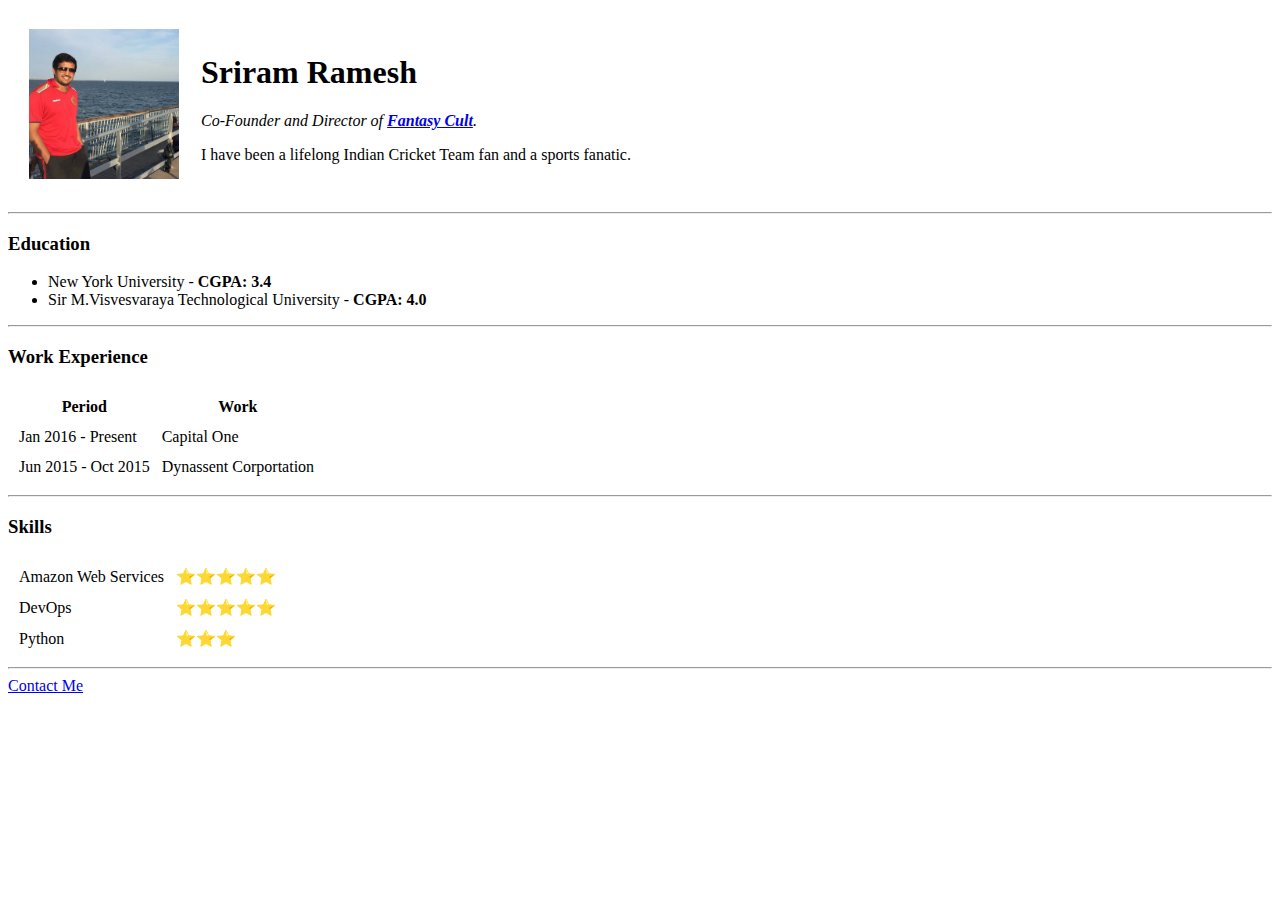
==== index.html @ 04247ade "Initial commit" ====
<!DOCTYPE html>
<html lang="en" dir="ltr">

<head>
  <meta charset="utf-8">
  <title>Sriram's Personal site</title>
</head>

<body>
  <table cellspacing="20">
    <tr>
      <td><img src="sriram.jpg" alt="Sriram Profile picture" height="150" width="150" /></td>
      <td>
        <h1> Sriram Ramesh </h1>
        <p><em>Co-Founder and Director of <a href="https://fantasycult.com"><strong>Fantasy Cult</strong></a>.</em></p>
        <p>I have been a lifelong Indian Cricket Team fan and a sports fanatic. </p>
      </td>
    </tr>
  </table>
  <hr>
  <h3>Education</h3>
  <ul>
    <li>New York University - <strong>CGPA: 3.4</strong></li>
    <li>Sir M.Visvesvaraya Technological University - <strong>CGPA: 4.0</strong></li>
  </ul>
  <hr>
  <h3>Work Experience</h3>
  <table cellspacing="10">
    <thead>
      <tr>
        <th>Period</th>
        <th>Work</th>
      </tr>
    </thead>
    <tbody>
      <tr>
        <td>Jan 2016 - Present</td>
        <td>Capital One</td>
      </tr>
      <tr>
        <td>Jun  2015 - Oct 2015</td>
        <td>Dynassent Corportation</td>
      </tr>
    </tbody>
    <tfoot>

    </tfoot>
  </table>
  <hr>
  <h3>Skills</h3>
  <table cellspacing="10">
    <tr>
      <td>Amazon Web Services</td>
      <td>⭐⭐⭐⭐⭐</td>
    </tr>
    <tr>
      <td>DevOps</td>
      <td>⭐⭐⭐⭐⭐</td>
    </tr>
    <tr>
      <td>Python</td>
      <td>⭐⭐⭐</td>
    </tr>
  </table>
  <hr>
  <a href="contact.html"> Contact Me</a>
</body>

</html>
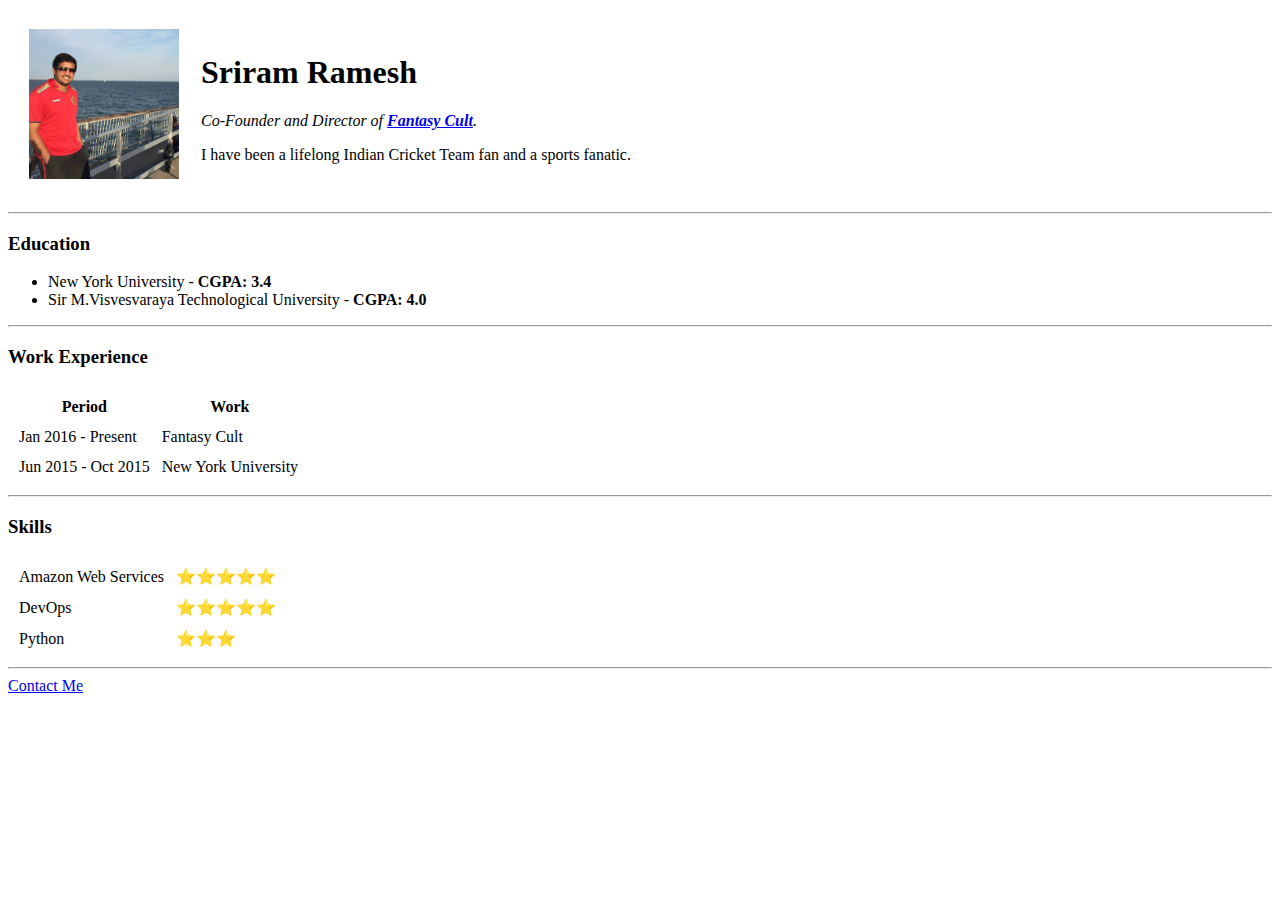
==== commit de712d01: "Experience changes" ====
--- a/index.html
+++ b/index.html
@@ -35,11 +35,11 @@
     <tbody>
       <tr>
         <td>Jan 2016 - Present</td>
-        <td>Capital One</td>
+        <td>Fantasy Cult</td>
       </tr>
       <tr>
         <td>Jun  2015 - Oct 2015</td>
-        <td>Dynassent Corportation</td>
+        <td>New York University</td>
       </tr>
     </tbody>
     <tfoot>
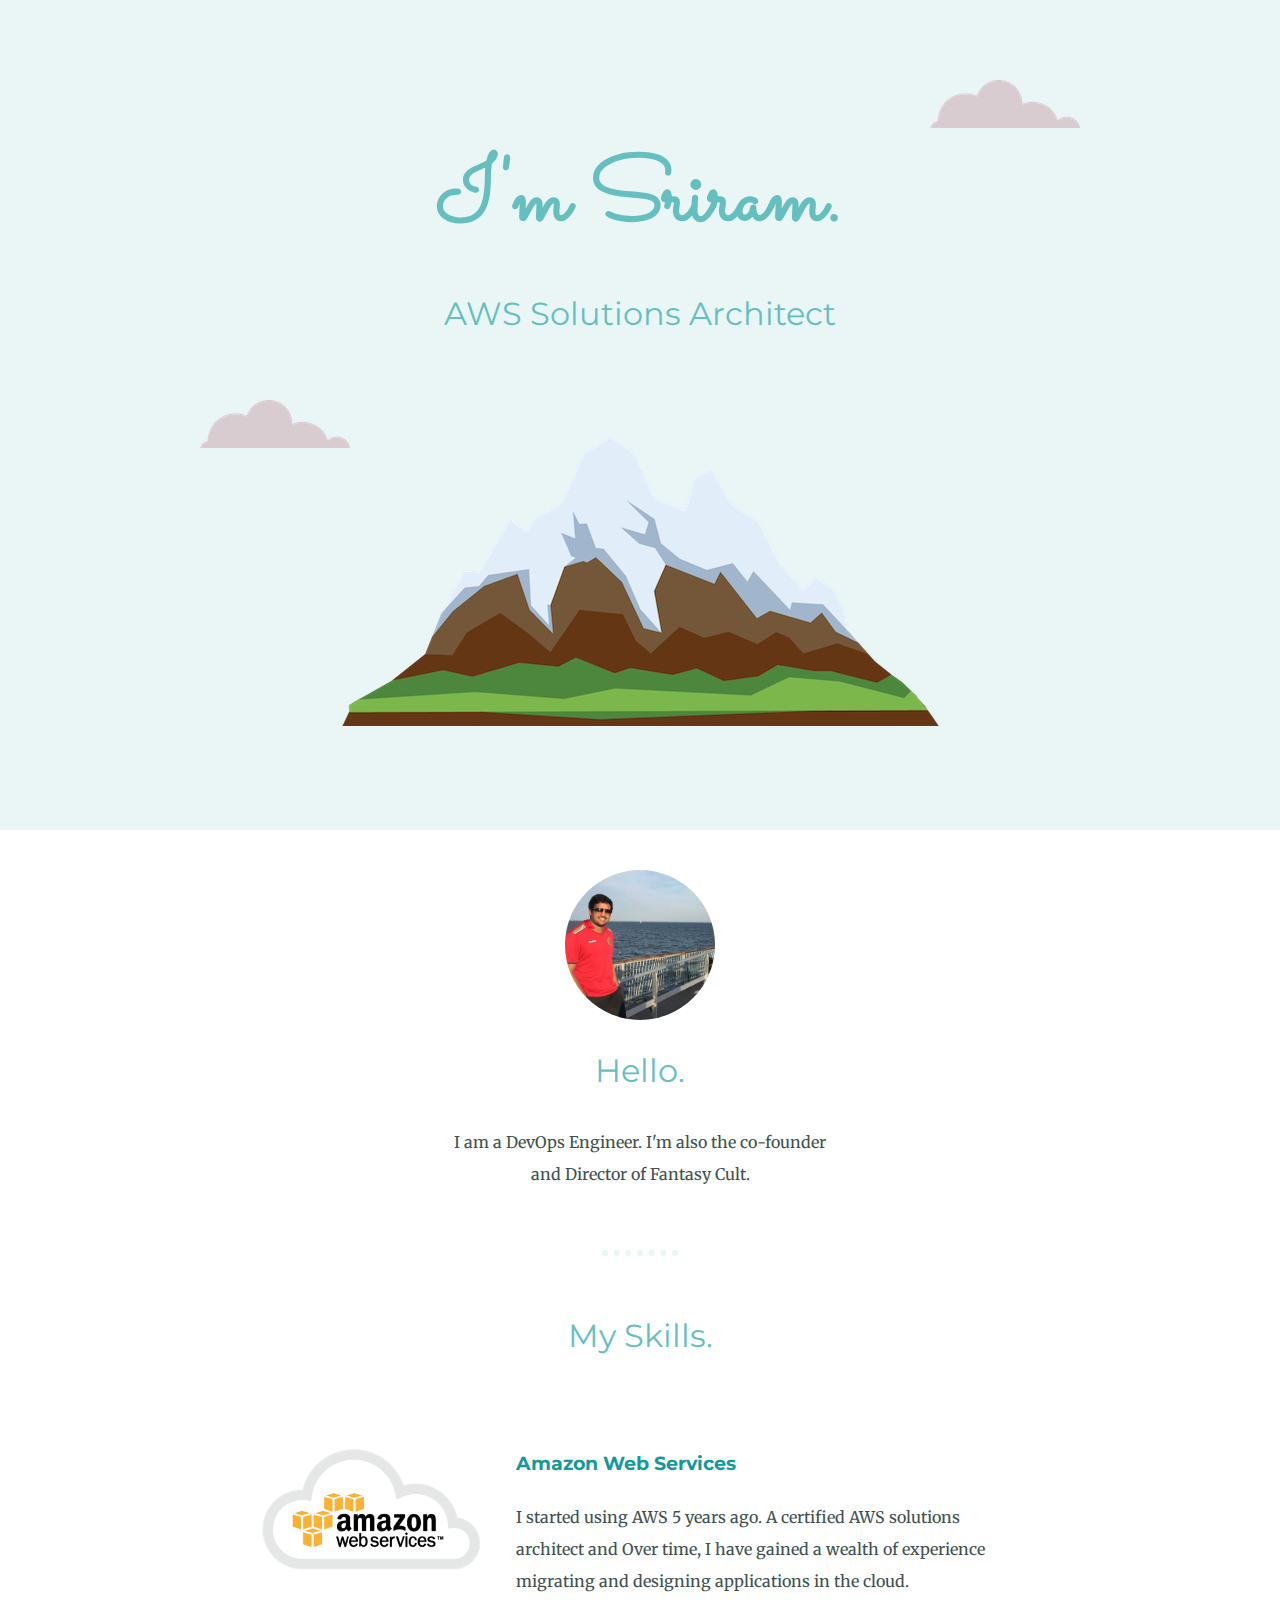
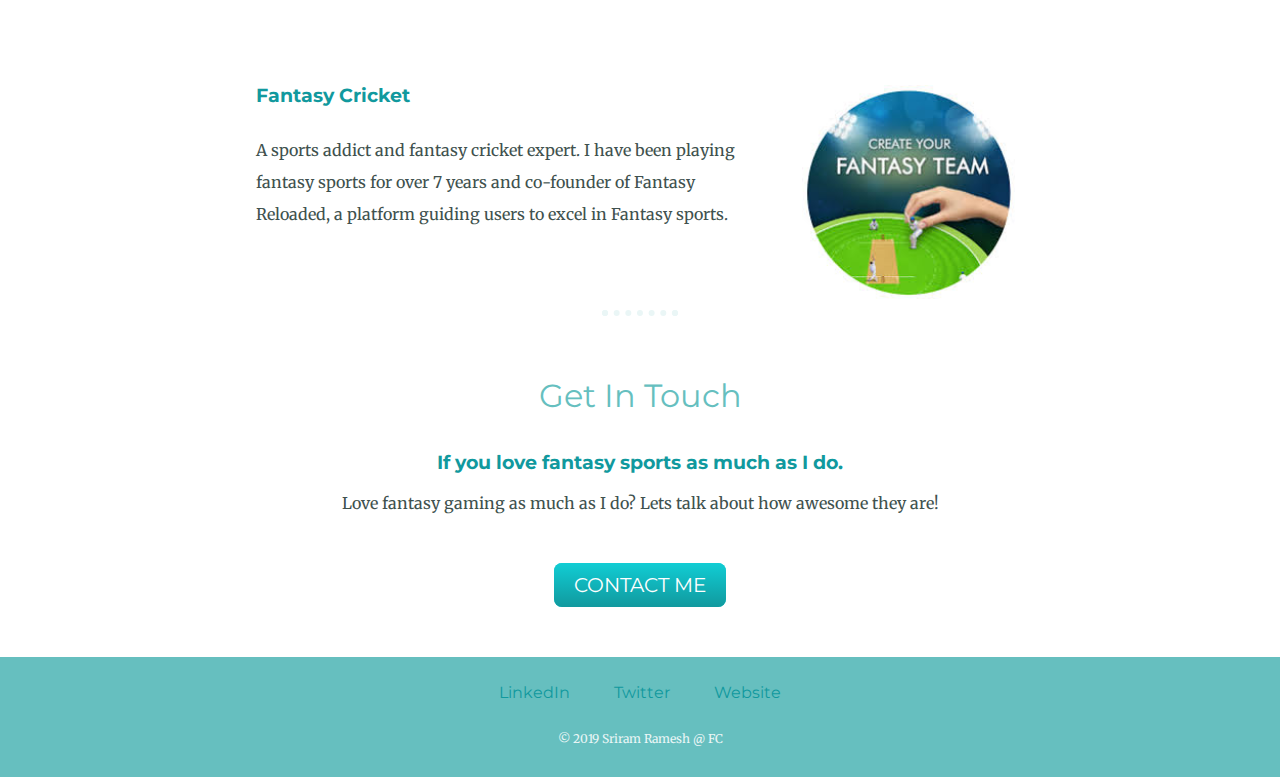
==== commit 26d4e756: "Css-Html CV" ====
--- a/index.html
+++ b/index.html
@@ -1,69 +1,57 @@
 <!DOCTYPE html>
 <html lang="en" dir="ltr">
+  <head>
+    <meta charset="utf-8">
+    <title>Sriram Ramesh</title>
+    <link rel="stylesheet" href="css/styles.css">
+    <link rel="icon" href="favicon.ico">
+    <link href="https://fonts.googleapis.com/css?family=Merriweather|Montserrat|Sacramento&display=swap" rel="stylesheet">
+    <div class="top-container">
+      <img src="images/cloud.png" class="top-cloud" alt="cloud-img">
+      <h1>I'm Sriram.</h1>
+      <h2>AWS Solutions Architect</h2>
+      <img src="images/cloud.png" class="bottom-cloud" alt="cloud-img">
+      <img src="images/mountain.png" class="mountain" alt="mountain-img">
+    </div>
+    <div class="middle-container">
+      <div class="profile">
+        <img class="profile-pic" src="images/sriram.jpg" alt="profile-pic">
+        <h2>Hello.</h2>
+        <p class="profile-desc">I am a DevOps Engineer. I'm also the co-founder and Director of Fantasy Cult.</p>
+      </div>
+      <hr>
+      <div class="skills">
+        <h2>My Skills.</h2>
+        <div class="skill-row">
+          <img class="aws-skill" src="images/aws.png" alt="aws-cloud">
+          <h3>Amazon Web Services</h3>
+          <p>I started using AWS 5 years ago. A certified AWS solutions architect and Over time, I have gained a wealth of experience migrating and designing applications in the cloud.</p>
+        </div>
+        <div class="skill-row">
+          <img class="fantasy-sports" src="images/fantasy-cricket.jpeg" alt="fantasy-cricket">
+          <h3>Fantasy Cricket</h3>
+          <p>A sports addict and fantasy cricket expert. I have been playing fantasy sports for over 7 years and co-founder of Fantasy Reloaded, a platform guiding users to excel in Fantasy sports.</p>
+        </div>
+      </div>
+      <hr>
+      <div class="contact-me">
+        <h2>Get In Touch</h2>
+        <h3>If you love fantasy sports as much as I do.</h3>
+        <p class="contact">Love fantasy gaming as much as I do? Lets talk about how awesome they are!</p>
+        <a class="btn" href="mailto:sriram.rcb@gmail.com">CONTACT ME</a>
+      </div>
+    </div>
 
-<head>
-  <meta charset="utf-8">
-  <title>Sriram's Personal site</title>
-</head>
 
-<body>
-  <table cellspacing="20">
-    <tr>
-      <td><img src="sriram.jpg" alt="Sriram Profile picture" height="150" width="150" /></td>
-      <td>
-        <h1> Sriram Ramesh </h1>
-        <p><em>Co-Founder and Director of <a href="https://fantasycult.com"><strong>Fantasy Cult</strong></a>.</em></p>
-        <p>I have been a lifelong Indian Cricket Team fan and a sports fanatic. </p>
-      </td>
-    </tr>
-  </table>
-  <hr>
-  <h3>Education</h3>
-  <ul>
-    <li>New York University - <strong>CGPA: 3.4</strong></li>
-    <li>Sir M.Visvesvaraya Technological University - <strong>CGPA: 4.0</strong></li>
-  </ul>
-  <hr>
-  <h3>Work Experience</h3>
-  <table cellspacing="10">
-    <thead>
-      <tr>
-        <th>Period</th>
-        <th>Work</th>
-      </tr>
-    </thead>
-    <tbody>
-      <tr>
-        <td>Jan 2016 - Present</td>
-        <td>Fantasy Cult</td>
-      </tr>
-      <tr>
-        <td>Jun  2015 - Oct 2015</td>
-        <td>New York University</td>
-      </tr>
-    </tbody>
-    <tfoot>
+    <div class="bottom-container">
+      <a class="footer-link" href="https://www.linkedin.com/in/sriram-ramesh-48052782">LinkedIn</a>
+      <a class="footer-link" href="https://twitter.com/Sriram_rramesh">Twitter</a>
+      <a class="footer-link" href="https://www.fantasycult.com/">Website</a>
+      <p class="copyright">© 2019 Sriram Ramesh @ FC</p>
+    </div>
 
-    </tfoot>
-  </table>
-  <hr>
-  <h3>Skills</h3>
-  <table cellspacing="10">
-    <tr>
-      <td>Amazon Web Services</td>
-      <td>⭐⭐⭐⭐⭐</td>
-    </tr>
-    <tr>
-      <td>DevOps</td>
-      <td>⭐⭐⭐⭐⭐</td>
-    </tr>
-    <tr>
-      <td>Python</td>
-      <td>⭐⭐⭐</td>
-    </tr>
-  </table>
-  <hr>
-  <a href="contact.html"> Contact Me</a>
-</body>
+  </head>
+  <body>
 
+  </body>
 </html>
--- a/css/styles.css
+++ b/css/styles.css
@@ -0,0 +1,150 @@
+body {
+  margin: 0;
+  color: #40514E;
+  text-align: center;
+  font-family: 'Merriweather', sans-serif
+}
+
+h1 {
+  margin: 35px auto 0 auto;
+  font-family: 'Sacramento', cursive;
+  font-size: 5.625rem;
+  color: #66BFBF;
+}
+
+h2 {
+  font-family: 'Montserrat', serif;
+  font-size: 2rem;
+  color: #66BFBF;
+  font-weight: normal;
+  padding-bottom: 10px;
+}
+
+h3 {
+  font-family: 'Montserrat', serif;
+  color: #11999E;
+}
+
+hr {
+  border: dotted #EAF6F6 6px;
+  border-bottom: none;
+  width: 5%;
+  margin: 60px auto;
+}
+
+.top-container {
+  background-color: #EAF6F6;
+  position: relative;
+  padding: 100px;
+}
+
+.middle-container {
+
+}
+
+.profile-pic {
+  margin-top: 40px;
+  height: 150px;
+  width: 150px;
+  border-radius: 50%;
+}
+
+.profile-desc {
+  width: 30%;
+  line-height: 2;
+  margin: auto;
+}
+
+.bottom-container {
+  background-color: #66BFBF;
+  height: 100px;
+  padding-top: 20px;
+}
+
+.bottom-cloud {
+  position: absolute;
+  left: 200px;
+  top: 400px;
+}
+
+.top-cloud {
+  position: absolute;
+  right: 200px;
+  top: 80px;
+
+}
+
+
+
+.footer-link {
+  padding-top: 10px;
+  color: #11999E;
+  font-family: 'Montserrat',sans-serif;
+  margin: 10px 20px;
+  text-decoration: none;
+  line-height: 2;
+}
+
+.footer-link:hover {
+  color: #EAF6F6;
+}
+.skill-row {
+  width: 60%;
+  margin: 80px auto;
+  text-align: left;
+  line-height: 2;
+}
+
+.aws-skill {
+  width: 30%;
+  float: left;
+  margin-right: 30px;
+
+}
+
+.fantasy-sports {
+  width: 30%;
+  float: right;
+  margin-left: 30px;
+}
+
+.copyright {
+  color: #EAF6F6;
+  font-size: 12px;
+  padding: 10px 0px;
+}
+
+.contact-me {
+  margin-bottom: 60px;
+}
+
+.btn {
+  background: #11cdd4;
+  background-image: -webkit-linear-gradient(top, #11cdd4, #11999e);
+  background-image: -moz-linear-gradient(top, #11cdd4, #11999e);
+  background-image: -ms-linear-gradient(top, #11cdd4, #11999e);
+  background-image: -o-linear-gradient(top, #11cdd4, #11999e);
+  background-image: linear-gradient(to bottom, #11cdd4, #11999e);
+  -webkit-border-radius: 8;
+  -moz-border-radius: 8;
+  border-radius: 8px;
+  font-family: 'Montserrat';
+  color: #ffffff;
+  font-size: 20px;
+  padding: 10px 20px 10px 20px;
+  text-decoration: none;
+}
+
+.btn:hover {
+  background: #30e3cb;
+  background-image: -webkit-linear-gradient(top, #30e3cb, #3bc4ad);
+  background-image: -moz-linear-gradient(top, #30e3cb, #3bc4ad);
+  background-image: -ms-linear-gradient(top, #30e3cb, #3bc4ad);
+  background-image: -o-linear-gradient(top, #30e3cb, #3bc4ad);
+  background-image: linear-gradient(to bottom, #30e3cb, #3bc4ad);
+  text-decoration: none;
+}
+
+.contact {
+  margin-bottom: 60px;
+}
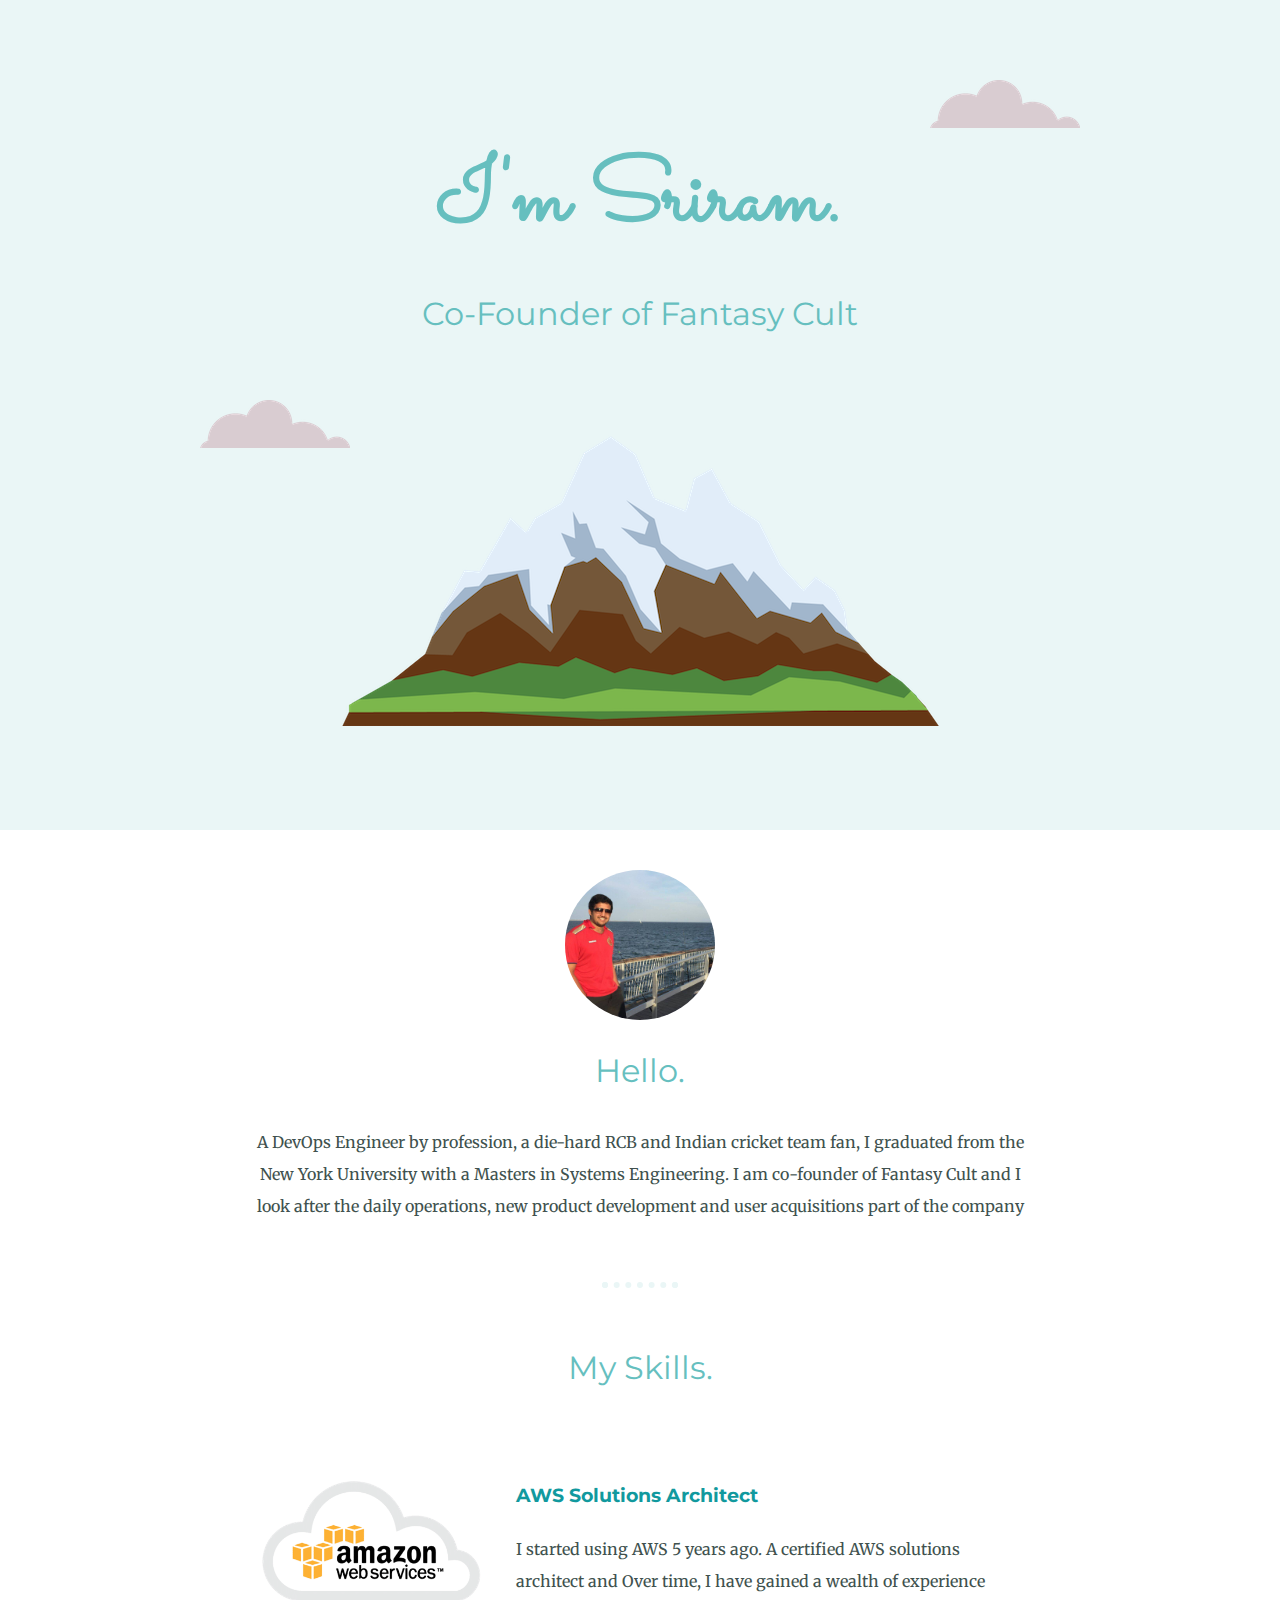
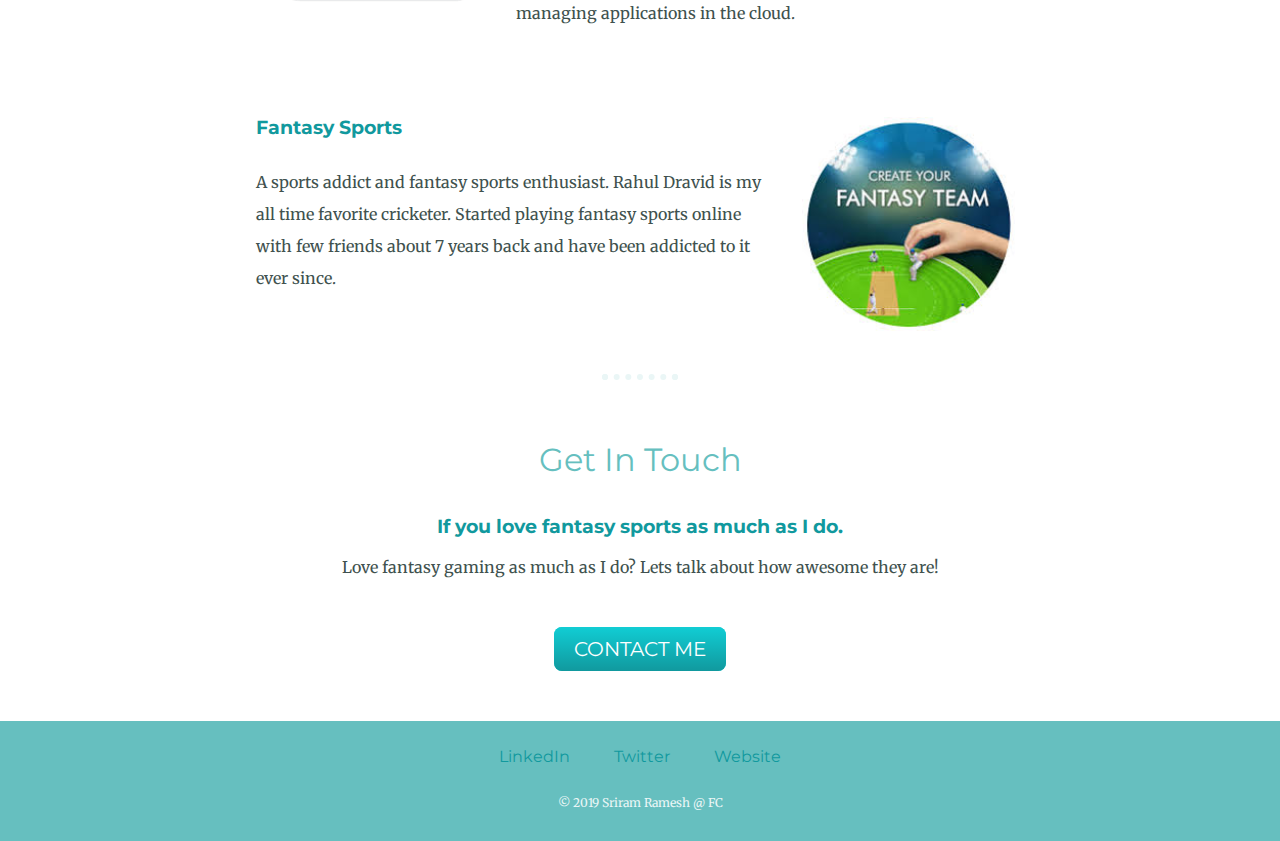
==== commit cd194988: "Changes" ====
--- a/index.html
+++ b/index.html
@@ -9,7 +9,7 @@
     <div class="top-container">
       <img src="images/cloud.png" class="top-cloud" alt="cloud-img">
       <h1>I'm Sriram.</h1>
-      <h2>AWS Solutions Architect</h2>
+      <h2>Co-Founder of Fantasy Cult</h2>
       <img src="images/cloud.png" class="bottom-cloud" alt="cloud-img">
       <img src="images/mountain.png" class="mountain" alt="mountain-img">
     </div>
@@ -17,20 +17,20 @@
       <div class="profile">
         <img class="profile-pic" src="images/sriram.jpg" alt="profile-pic">
         <h2>Hello.</h2>
-        <p class="profile-desc">I am a DevOps Engineer. I'm also the co-founder and Director of Fantasy Cult.</p>
+        <p class="profile-desc">A DevOps Engineer by profession, a die-hard RCB and Indian cricket team fan, I graduated from the New York University with a Masters in Systems Engineering. I am co-founder of Fantasy Cult and I look after the daily operations, new product development and user acquisitions part of the company</p>
       </div>
       <hr>
       <div class="skills">
         <h2>My Skills.</h2>
         <div class="skill-row">
           <img class="aws-skill" src="images/aws.png" alt="aws-cloud">
-          <h3>Amazon Web Services</h3>
-          <p>I started using AWS 5 years ago. A certified AWS solutions architect and Over time, I have gained a wealth of experience migrating and designing applications in the cloud.</p>
+          <h3>AWS Solutions Architect</h3>
+          <p>I started using AWS 5 years ago. A certified AWS solutions architect and Over time, I have gained a wealth of experience managing applications in the cloud.</p>
         </div>
         <div class="skill-row">
           <img class="fantasy-sports" src="images/fantasy-cricket.jpeg" alt="fantasy-cricket">
-          <h3>Fantasy Cricket</h3>
-          <p>A sports addict and fantasy cricket expert. I have been playing fantasy sports for over 7 years and co-founder of Fantasy Reloaded, a platform guiding users to excel in Fantasy sports.</p>
+          <h3>Fantasy Sports</h3>
+          <p>A sports addict and fantasy sports enthusiast. Rahul Dravid is my all time favorite cricketer. Started playing fantasy sports online with few friends about 7 years back and have been addicted to it ever since. </p>
         </div>
       </div>
       <hr>
--- a/css/styles.css
+++ b/css/styles.css
@@ -50,7 +50,7 @@
 }
 
 .profile-desc {
-  width: 30%;
+  width: 62%;
   line-height: 2;
   margin: auto;
 }
